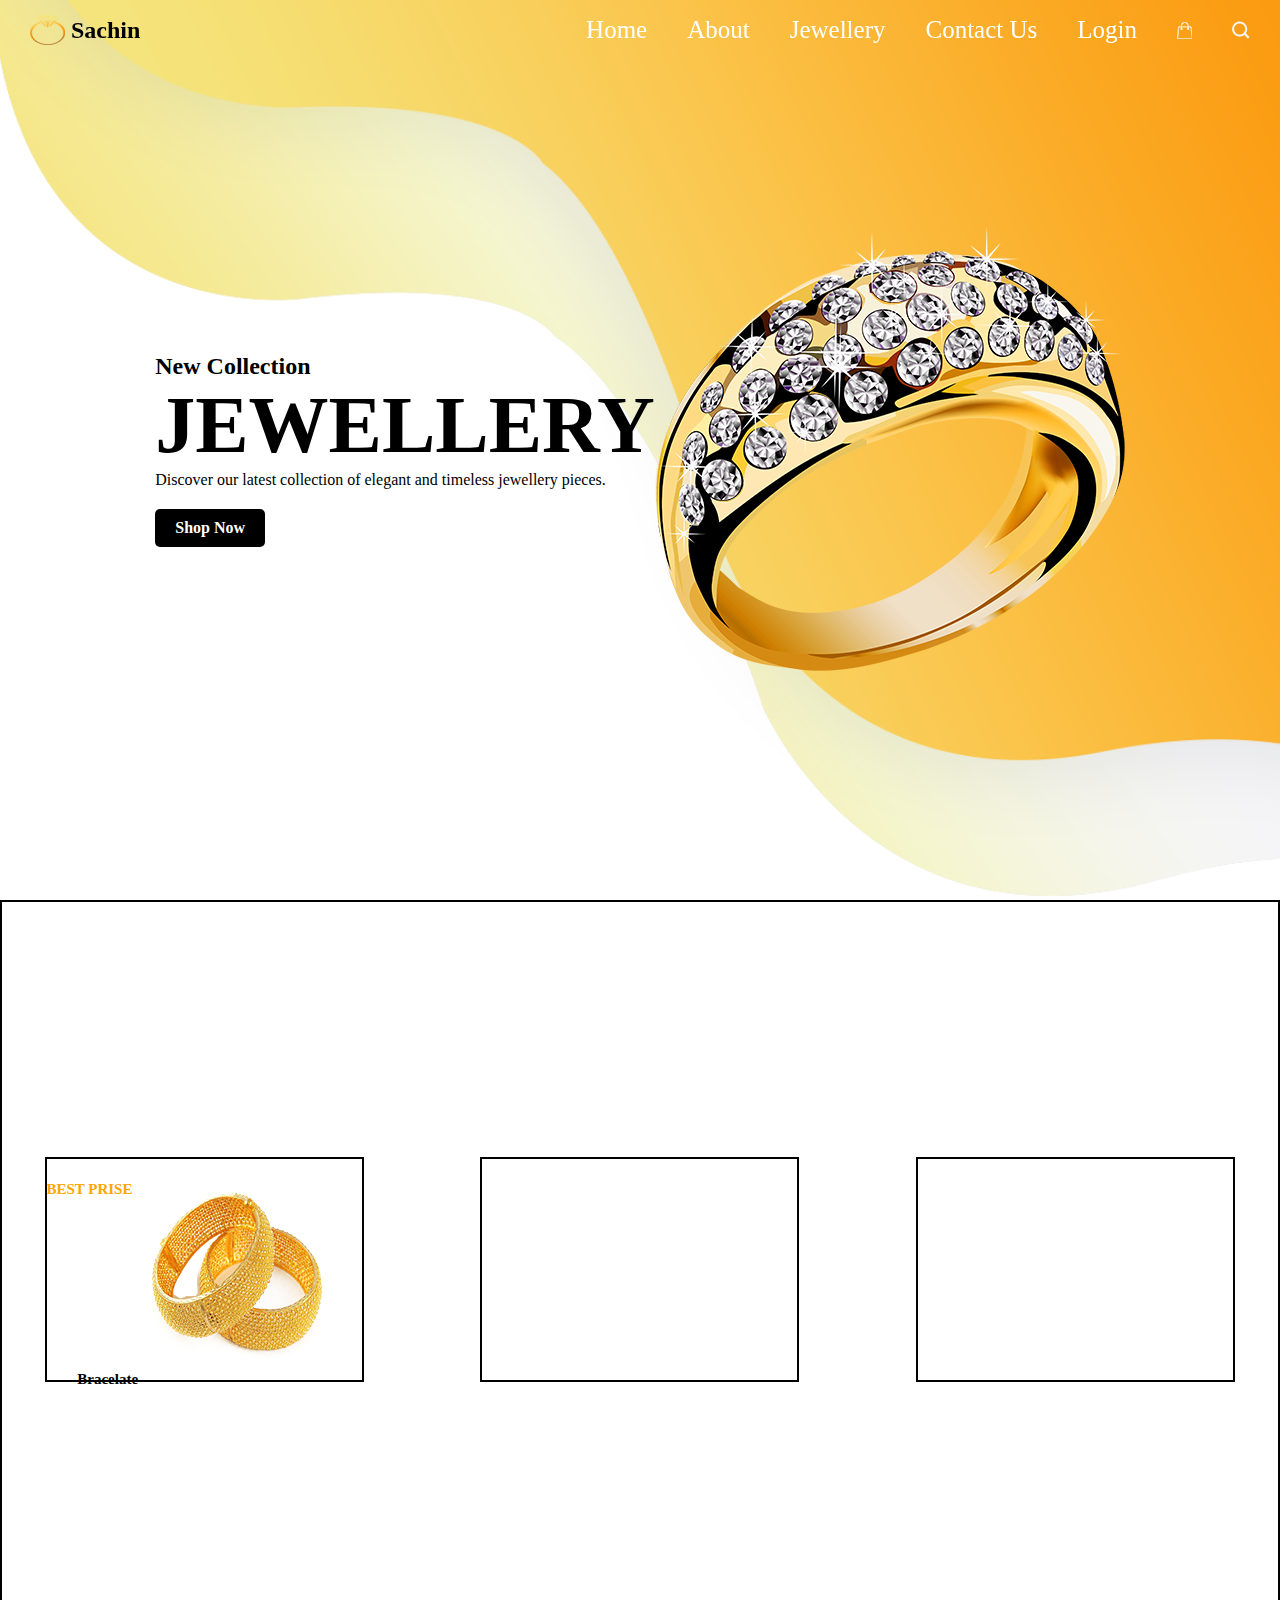
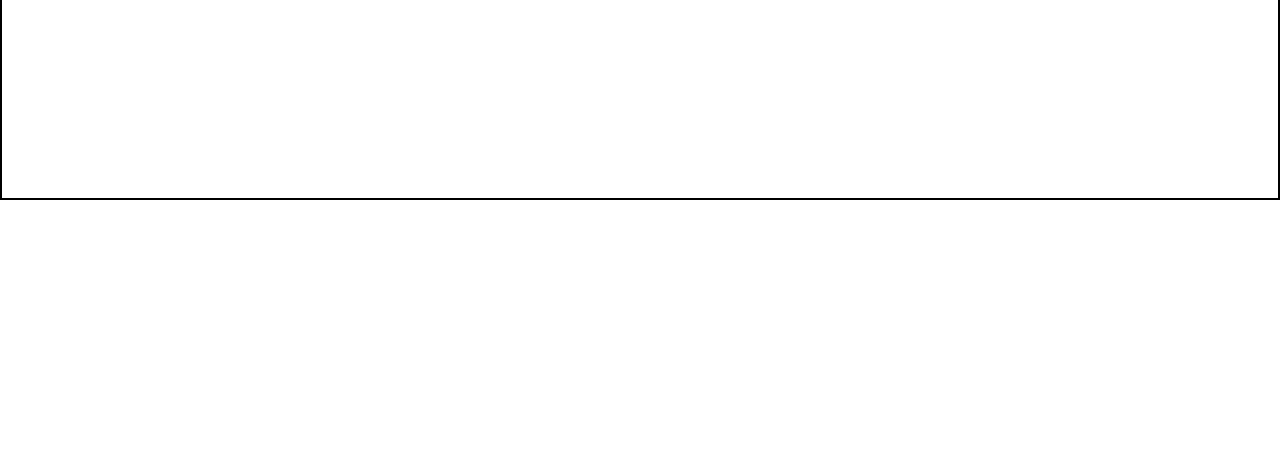
==== index.html @ 4b8ec421 "update" ====
<!DOCTYPE html>
<html lang="en">
<head>
    <meta charset="UTF-8">
    <meta name="viewport" content="width=device-width, initial-scale=1.0">
    <link rel="stylesheet" href="style.css">
    <link rel="stylesheet" href="https://cdnjs.cloudflare.com/ajax/libs/font-awesome/6.7.2/css/all.min.css" integrity="sha512-Evv84Mr4kqVGRNSgIGL/F/aIDqQb7xQ2vcrdIwxfjThSH8CSR7PBEakCr51Ck+w+/U6swU2Im1vVX0SVk9ABhg==" crossorigin="anonymous" referrerpolicy="no-referrer" />
    
    <title>Jewellery Store</title>
</head>
<body>

    <header id="headpart">
       <div class="s1">
            <img src="./images/logo.png" alt="Logo">
            <h2>Sachin</h2>
       </div>
       <nav>
            <ul>
                <li><a href="#">Home</a></li>
                <li><a href="#">About</a></li>
                <li><a href="#">Jewellery</a></li>
                <li><a href="#">Contact Us</a></li>
                <li><a href="#">Login</a></li>
            </ul>
            <img src="images/cart.png" alt="Shopping Cart">
            <img src="images/search-icon.png" alt="Search Icon">
       </nav>
    </header>

    <main>

        <!-- <div class="bgi">
            <img src="./images/hero-bg.png" alt="Hero Background">
        </div> -->

        <section id="sm1">
             <div class="bgi">
            <img src="./images/hero-bg.png" alt="Hero Background">
        </div> 

            <div class="detail_box">
                <h2><span>New Collection</span></h2>
                <h1>Jewellery</h1>
                <p>Discover our latest collection of elegant and timeless jewellery pieces.</p>
                <a href="#" class="shop-button">Shop Now</a>
            </div>

            <div id="logo2">
                <img src="./images/slider-img.png" alt="Slider Image">
            </div>
        </section>

        <section id="sm2">
            <div class="page2">
                <div class="a1">
                    
<h6>Best PRISE</h6>
<h5>Bracelate</h5>
<img src="./images/i-1.png" alt="">

                </div>
            
                <div class="b2"></div>
                <div class="c3"></div>

            </div>

        </section>
        
    </main>

</body>
</html>
---- style.css ----
* {
    margin: 0;
    padding: 0;
    box-sizing: border-box;
}


#headpart {
    position: fixed;
    width: 100%;
    display: flex;
    justify-content: space-between;
    align-items: center;
    padding: 15px 30px;

    z-index: 1000;
}

.s1 {
    display: flex;
    align-items: center;
    gap: 6px;
}

.s1 img {
    width: 35px;
    height: 30px;
}

.s1 h2 {
    font-weight: bold;
}

#headpart nav {
    display: flex;
    align-items: center;
    gap: 40px;
}

#headpart nav ul {
    display: flex;
    list-style: none;
    gap: 40px;
}

#headpart nav ul li a {
    text-decoration: none;
    font-size: 25px;
    font-weight: 500;
    color: white;
}



#sm1 {
    position: relative;
    width: 100%;
    height: 100vh; /* Ensuring it takes full viewport height */
    display: flex;
    justify-content: center;
    align-items: center;
    overflow: hidden; /* Prevents overlap */
}

.bgi {
    position: absolute;
    top: 0;
    left: 0;
    width: 100%;
    height: 100%;
    z-index: -1;
}

.bgi img {
    width: 100%;
    height: 100%;
    object-fit: cover;
}

#sm1 h1 {
    font-size: 5rem;
    box-shadow: 10px;
    font-weight: bold;
    text-transform: uppercase;
    
}

.shop-button {
    display: inline-block;
    margin-top: 20px;
    text-decoration: none;
    color: white;
    background-color: black;
    padding: 10px 20px;
    border-radius: 5px;
    font-weight: bold;
    transition: 0.3s;
}

.shop-button:hover {
    background-color: gray;
}

#sm2 {
    width: 100%;
    height: 100vh;
    border: 2px solid black;
    display: flex;
    justify-content: center;
    


}
.page2{
    width: 100%;
    height: 100vh;
display: flex;
justify-content: space-around;
gap: 30px;
margin-top: 20%;

}
.page2 div{
    width: 25%;
    height: 25%;
    border: 2px solid black;
   display: flex;
   justify-content: center;
   align-items: center;
    
    
}
.a1 h6 {
    position: absolute;
    font-size: 15px;
    margin-right:18% ;
    margin-bottom: 160px;
    text-transform: uppercase;
    
    color: orange;
    
}
.a1 h5{

    font-size: 15px;
    margin-top: 70%;


}
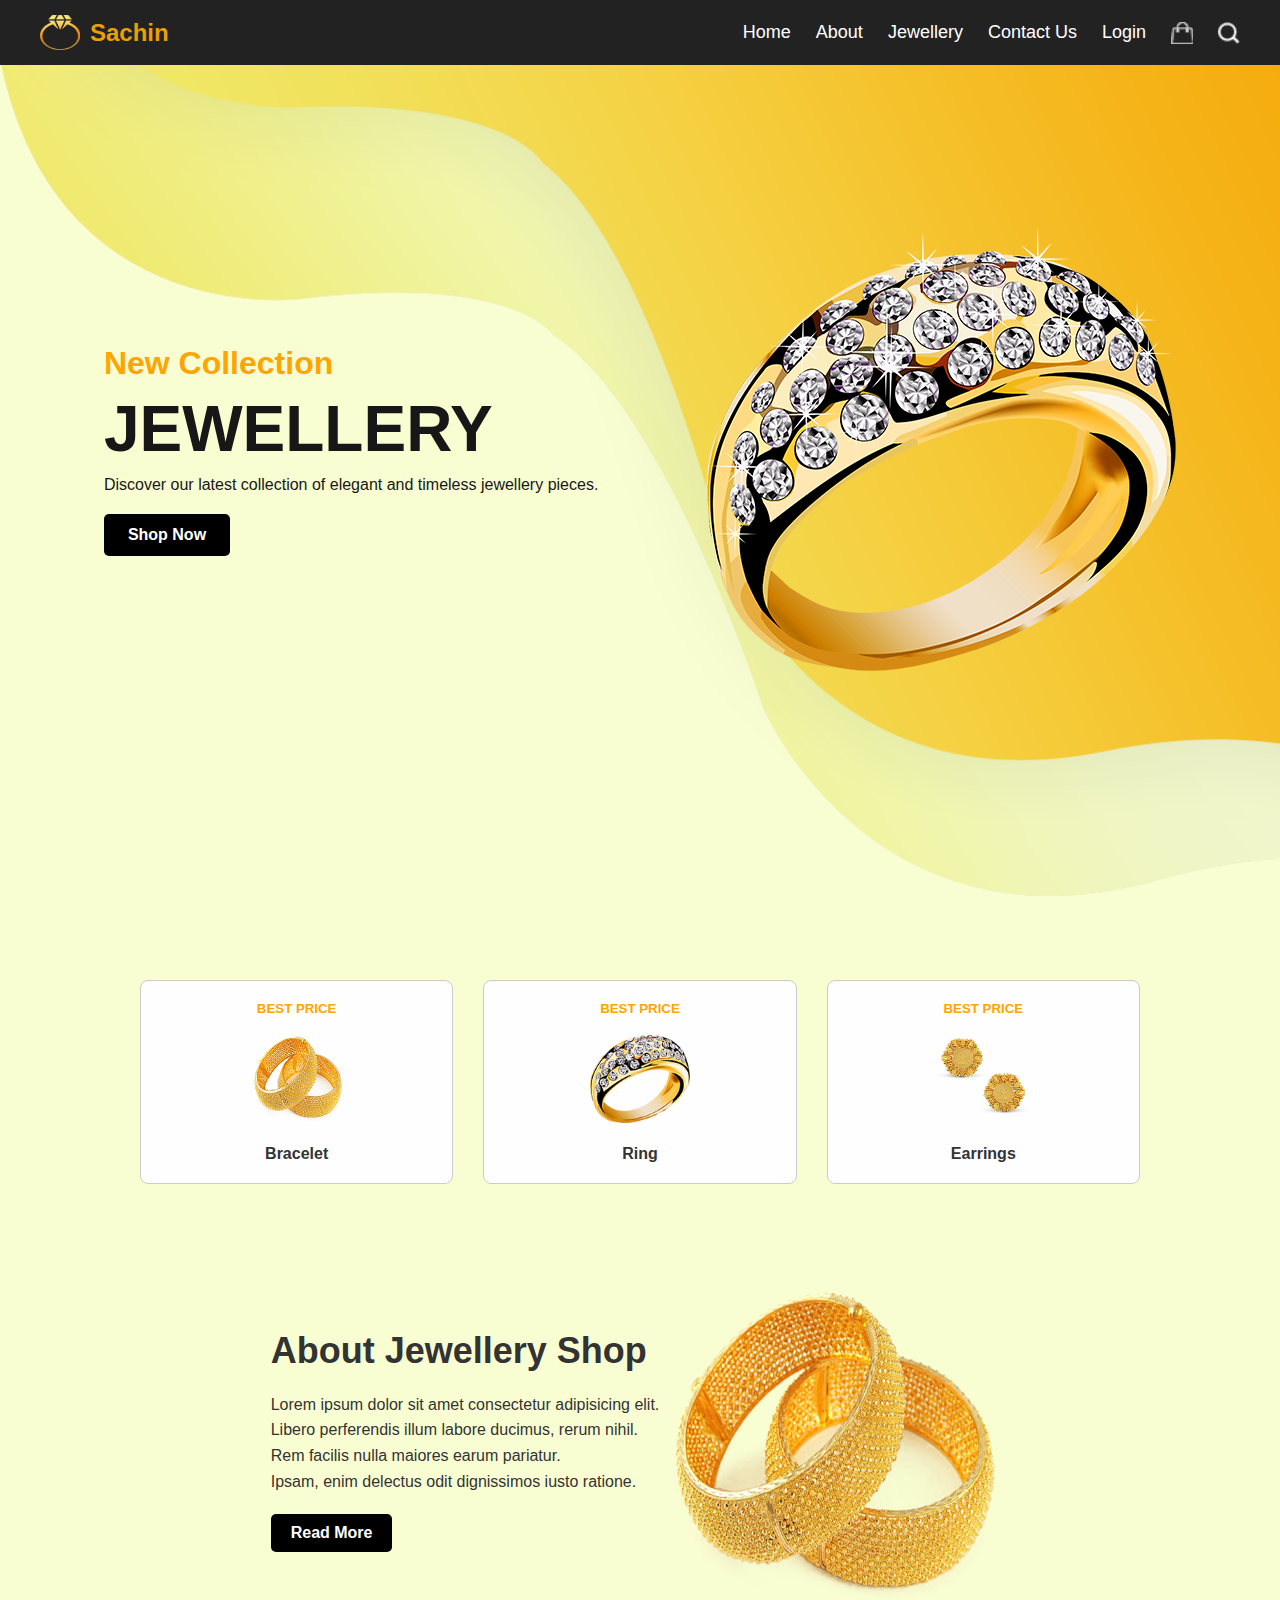
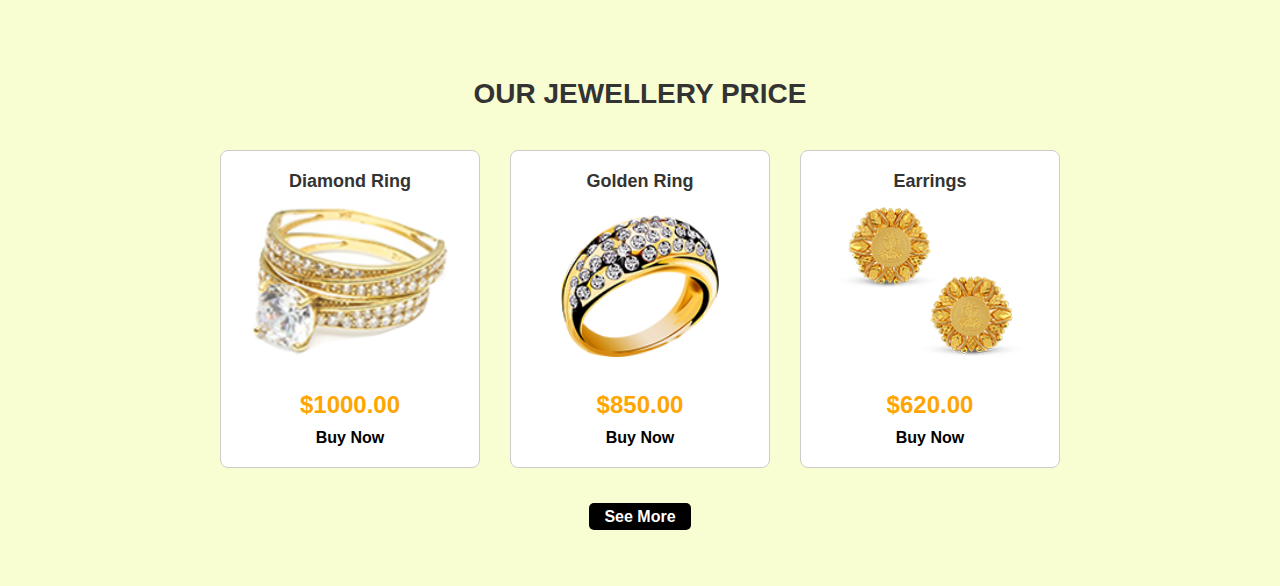
==== commit e0bade2d: "update" ====
--- a/index.html
+++ b/index.html
@@ -1,74 +1,141 @@
 <!DOCTYPE html>
 <html lang="en">
 <head>
-    <meta charset="UTF-8">
-    <meta name="viewport" content="width=device-width, initial-scale=1.0">
-    <link rel="stylesheet" href="style.css">
-    <link rel="stylesheet" href="https://cdnjs.cloudflare.com/ajax/libs/font-awesome/6.7.2/css/all.min.css" integrity="sha512-Evv84Mr4kqVGRNSgIGL/F/aIDqQb7xQ2vcrdIwxfjThSH8CSR7PBEakCr51Ck+w+/U6swU2Im1vVX0SVk9ABhg==" crossorigin="anonymous" referrerpolicy="no-referrer" />
-    
-    <title>Jewellery Store</title>
+  <meta charset="UTF-8" />
+  <meta name="viewport" content="width=device-width, initial-scale=1.0" />
+  <title>Jewellery Store</title>
+
+  <link rel="stylesheet" href="style.css" />
+  <link
+    rel="stylesheet"
+    href="https://cdnjs.cloudflare.com/ajax/libs/font-awesome/6.7.2/css/all.min.css"
+    integrity="sha512-Evv84Mr4kqVGRNSgIGL/F/aIDqQb7xQ2vcrdIwxfjThSH8CSR7PBEakCr51Ck+w+/U6swU2Im1vVX0SVk9ABhg=="
+    crossorigin="anonymous"
+    referrerpolicy="no-referrer"
+  />
 </head>
 <body>
 
-    <header id="headpart">
-       <div class="s1">
-            <img src="./images/logo.png" alt="Logo">
-            <h2>Sachin</h2>
-       </div>
-       <nav>
-            <ul>
-                <li><a href="#">Home</a></li>
-                <li><a href="#">About</a></li>
-                <li><a href="#">Jewellery</a></li>
-                <li><a href="#">Contact Us</a></li>
-                <li><a href="#">Login</a></li>
-            </ul>
-            <img src="images/cart.png" alt="Shopping Cart">
-            <img src="images/search-icon.png" alt="Search Icon">
-       </nav>
-    </header>
+  <!-- Header Section -->
+  <header id="headpart">
+    <div class="s1">
+      <img src="./images/logo.png" alt="Jewellery Store Logo" />
+      <h2>Sachin</h2>
+    </div>
 
-    <main>
+    <nav>
+      <ul>
+        <li><a href="#">Home</a></li>
+        <li><a href="#">About</a></li>
+        <li><a href="#">Jewellery</a></li>
+        <li><a href="#">Contact Us</a></li>
+        <li><a href="#">Login</a></li>
+      </ul>
+      <img src="images/cart.png" alt="Shopping Cart" class="nav-icon" />
+      <img src="images/search-icon.png" alt="Search Icon" class="nav-icon" />
+    </nav>
+  </header>
 
-        <!-- <div class="bgi">
-            <img src="./images/hero-bg.png" alt="Hero Background">
-        </div> -->
+  <!-- Main Content -->
+  <main>
 
-        <section id="sm1">
-             <div class="bgi">
-            <img src="./images/hero-bg.png" alt="Hero Background">
-        </div> 
+    <!-- Hero Section -->
+    <section id="sm1">
+      <div class="bgi">
+        <img src="./images/hero-bg.png" alt="Hero Background" />
+      </div>
 
-            <div class="detail_box">
-                <h2><span>New Collection</span></h2>
-                <h1>Jewellery</h1>
-                <p>Discover our latest collection of elegant and timeless jewellery pieces.</p>
-                <a href="#" class="shop-button">Shop Now</a>
-            </div>
+      <div class="detail_box">
+        <h2><span>New Collection</span></h2>
+        <h1>Jewellery</h1>
+        <p>Discover our latest collection of elegant and timeless jewellery pieces.</p>
+        <a href="#" class="shop-button">Shop Now</a>
+      </div>
 
-            <div id="logo2">
-                <img src="./images/slider-img.png" alt="Slider Image">
-            </div>
-        </section>
+      <div id="logo2">
+        <img src="./images/slider-img.png" alt="Featured Jewellery" />
+      </div>
+    </section>
 
-        <section id="sm2">
-            <div class="page2">
-                <div class="a1">
-                    
-<h6>Best PRISE</h6>
-<h5>Bracelate</h5>
-<img src="./images/i-1.png" alt="">
+    <!-- Products Section -->
+    <section id="page2">
+      <div id="r1">
+        <div class="m">
+          <h5 class="h">BEST PRICE</h5>
+          <img class="ii" src="./images/i-1.png" alt="Bracelet" />
+          <h6 class="h6">Bracelet</h6>
+        </div>
+        <div class="m">
+          <h5 class="h">BEST PRICE</h5>
+          <img class="ii" src="./images/i-2.png" alt="Ring" />
+          <h6 class="h6">Ring</h6>
+        </div>
+        <div class="m">
+          <h5 class="h">BEST PRICE</h5>
+          <img class="ii" src="./images/i-3.png" alt="Earrings" />
+          <h6 class="h6">Earrings</h6>
+        </div>
+      </div>
+    </section>
 
-                </div>
-            
-                <div class="b2"></div>
-                <div class="c3"></div>
+    <!-- About Section -->
+    <section id="page3">
+      <div class="p3">
+        <h2 class="about">About Jewellery Shop</h2>
+        <p>
+          Lorem ipsum dolor sit amet consectetur adipisicing elit.<br>
+          Libero perferendis illum labore ducimus, rerum nihil.<br>
+          Rem facilis nulla maiores earum pariatur.<br>
+          Ipsam, enim delectus odit dignissimos iusto ratione.<br>
+        </p>
+        <a href="#" class="read">Read More</a>
+      </div>
 
-            </div>
+      <div class="i1">
+        <img src="./images/about-img.png" alt="About Us Image" />
+      </div>
+    </section>
 
-        </section>
-        
-    </main>
+    <!-- Products Price Section -->
+    <section id="page4">
+      
+      <div class="jn">
+        <div class="price">
+          <h1>Our Jewellery Price</h1>
+        </div>
+
+        <div class="jp">
+          <div class="d2">
+            <h6 class="a1">Diamond Ring</h6>
+            <img class="r2" src="./images/p-1.png" alt="Diamond Ring" />
+            <h1 class="r3">$1000.00</h1>
+            <a href="#" class="r4">Buy Now</a>
+          </div>
+
+          <div class="d2">
+            <h6 class="a1">Golden Ring</h6>
+            <img class="r2" src="./images/i-2.png" alt="Golden Ring" />
+            <h1 class="r3">$850.00</h1>
+            <a href="#" class="r4">Buy Now</a>
+          </div>
+
+          <div class="d2">
+            <h6 class="a1">Earrings</h6>
+            <img class="r2" src="./images/i-3.png" alt="Earrings" />
+            <h1 class="r3">$620.00</h1>
+            <a href="#" class="r4">Buy Now</a>
+          </div>
+        </div>
+      </div>
+      <div class="see-more-container">
+        <a href="#" class="see">See More</a>
+      </div>
+
+    </section>
+<section id="page5">
+  <div></div>
+</section>
+  </main>
 
 </body>
 </html>
--- a/style.css
+++ b/style.css
@@ -1,92 +1,210 @@
-
 * {
     margin: 0;
     padding: 0;
     box-sizing: border-box;
-}
-
-
-#headpart {
+    font-family: sans-serif;
+  }
+  
+  body {
+    background-color: #fff;
+    color: #333;
+  }
+  
+  /* ===== HEADER ===== */
+  #headpart {
     position: fixed;
     width: 100%;
     display: flex;
     justify-content: space-between;
     align-items: center;
-    padding: 15px 30px;
-
+    padding: 15px 40px;
+    background-color: #222;
+    color: white;
     z-index: 1000;
-}
-
-.s1 {
-    display: flex;
-    align-items: center;
-    gap: 6px;
-}
-
-.s1 img {
-    width: 35px;
-    height: 30px;
-}
-
-.s1 h2 {
-    font-weight: bold;
-}
-
-#headpart nav {
-    display: flex;
-    align-items: center;
-    gap: 40px;
-}
-
-#headpart nav ul {
+  }
+  
+  .s1 {
+    display: flex;
+    align-items: center;
+    gap: 10px;
+  }
+  
+  .s1 img {
+    width: 40px;
+    height: 35px;
+  }
+  
+  .s1 h2 {
+    font-weight: bold;
+    font-size: 24px;
+    color: #f7a902ef;
+  }
+  
+  #headpart nav {
+    display: flex;
+    align-items: center;
+    gap: 25px;
+  }
+  
+  #headpart nav ul {
     display: flex;
     list-style: none;
-    gap: 40px;
-}
-
-#headpart nav ul li a {
-    text-decoration: none;
-    font-size: 25px;
+    gap: 25px;
+  }
+  
+  #headpart nav ul li a {
+    text-decoration: none;
+    font-size: 18px;
     font-weight: 500;
     color: white;
-}
+    transition: 0.3s;
+  }
+  
+  #headpart nav ul li a:hover {
+    color: #f7c202;
+    font-size: 19px;
+  }
+  
+  #headpart nav img {
+    width: 22px;
+    height: 22px;
+    cursor: pointer;
+  }
+  
+  /* ===== HERO SECTION ===== */
+  #sm1 {
+    position: relative;
+    width: 100%;
+    height: 100vh;
+    display: flex;
+    justify-content: space-around;
+    align-items: center;
+    padding: 0 50px;
+    overflow: hidden;
+    background-color: #dff7022d;
 
-
-
-#sm1 {
-    position: relative;
-    width: 100%;
-    height: 100vh; /* Ensuring it takes full viewport height */
-    display: flex;
-    justify-content: center;
-    align-items: center;
-    overflow: hidden; /* Prevents overlap */
-}
-
-.bgi {
+  }
+  
+  .bgi {
     position: absolute;
     top: 0;
     left: 0;
     width: 100%;
     height: 100%;
     z-index: -1;
-}
-
-.bgi img {
+  }
+  
+  .bgi img {
     width: 100%;
     height: 100%;
     object-fit: cover;
-}
+  }
+  
+  .detail_box {
+    max-width: 500px;
+    color: #181717;
+  }
+  
+  .detail_box h2 span {
+    font-size: 2rem;
+    color: orange;
+  }
+  
+  .detail_box h1 {
+    font-size: 4rem;
+    text-transform: uppercase;
+    margin: 10px 0;
+  }
+  
+  .detail_box p {
+    font-size: 16px;
+    margin-bottom: 20px;
+  }
+  
+  .shop-button {
+    display: inline-block;
+    text-decoration: none;
+    color: white;
+    background-color: black;
+    padding: 12px 24px;
+    border-radius: 5px;
+    font-weight: bold;
+    transition: 0.3s;
+  }
+  
+  .shop-button:hover {
+    background-color: orange;
+  }
+  
+  
+  #page2 {
+    padding: 80px 0;
+    background-color: #fff;
+    text-align: center;
+    background-color: #dff7022d;
 
-#sm1 h1 {
-    font-size: 5rem;
-    box-shadow: 10px;
-    font-weight: bold;
-    text-transform: uppercase;
-    
-}
+  }
+  
+  #r1 {
+    display: grid;
+    grid-template-columns: repeat(auto-fit, minmax(220px, 1fr));
+    gap: 30px;
+    justify-content: center;
+    margin: 0 auto;
+    max-width: 1000px;
+  }
+  
+  .m {
+    border: 1px solid #ccc;
+    padding: 20px;
+    border-radius: 8px;
+    background-color: #fefefe;
+  }
+  
+  .h {
+    color: orange;
+    font-weight: bold;
+    margin-bottom: 10px;
+  }
+  
+  .ii {
+    width: 100px;
+    height: 100px;
+    object-fit: contain;
+  }
+  
+  .h6 {
+    margin-top: 15px;
+    font-size: 16px;
+  }
+  
+  /* ===== ABOUT SECTION ===== */
+  #page3 {
+    display: flex;
+    flex-wrap: wrap;
+    align-items: center;
+    justify-content: center;
+    background-color: #dff7022d;
 
-.shop-button {
+  }
+  
+  .p3 {
+    max-width: 500px;
+  }
+  
+  .p3 h2 {
+    font-weight: bold;
+    font-size: 36px;
+    color: #333;
+  }
+  
+  .p3 p {
+    font-weight: 500;
+    line-height: 1.6;
+    margin-top: 20px;
+  }
+  
+  .read {
     display: inline-block;
     margin-top: 20px;
     text-decoration: none;
@@ -96,57 +214,101 @@
     border-radius: 5px;
     font-weight: bold;
     transition: 0.3s;
-}
-
-.shop-button:hover {
-    background-color: gray;
-}
-
-#sm2 {
-    width: 100%;
-    height: 100vh;
-    border: 2px solid black;
-    display: flex;
+  }
+  
+  .read:hover {
+    background-color: orange;
+  }
+  
+  .i1 img {
+    width: 350px;
+    border-radius: 10px;
+  }
+  
+  
+  #page4 {
+    width: 100%;
+    padding: 60px 30px;
+    background-color: #dff7022d;
+    text-align: center;
+  }
+  
+  .price h1 {
+    text-transform: uppercase;
+    font-size: 28px;
+    margin-bottom: 40px;
+  }
+  
+  .jp {
+    display: flex;
+    flex-wrap: wrap;
     justify-content: center;
+    gap: 30px;
+  }
+  
+  .d2 {
+    background-color: #fff;
+    width: 260px;
+    padding: 20px;
+    border-radius: 8px;
+    border: 1px solid #ccc;
+    transition: transform 0.3s;
+  }
+  
+  .d2:hover {
+    transform: translateY(-5px);
+  }
+  
+  .a1 {
+    font-size: 18px;
+    font-weight: bold;
+    margin-bottom: 15px;
+  }
+  
+  .r2 {
+    width: 100%;
+    height: 150px;
+    object-fit: contain;
+    margin-bottom: 20px;
+  }
+  
+  .r3 {
+    font-size: 24px;
+    color: orange;
+    margin: 10px 0;
+  }
+  
+  .r4 {
+    text-decoration: none;
+    font-weight: bold;
+    color: #000;
+    transition: 0.3s;
+  }
+  
+  .r4:hover {
+    color: orange;
+    font-size: 18px;
+  }
+  .see-more-container {
+    margin-top: 40px; /* jitna niche le jaana ho, utna value badhao */
+    text-align: center;
+  }
+  
+  .see {
     
-
-
-}
-.page2{
-    width: 100%;
-    height: 100vh;
-display: flex;
-justify-content: space-around;
-gap: 30px;
-margin-top: 20%;
-
-}
-.page2 div{
-    width: 25%;
-    height: 25%;
-    border: 2px solid black;
-   display: flex;
-   justify-content: center;
-   align-items: center;
+    text-decoration: none;
     
-    
-}
-.a1 h6 {
-    position: absolute;
-    font-size: 15px;
-    margin-right:18% ;
-    margin-bottom: 160px;
-    text-transform: uppercase;
-    
-    color: orange;
-    
-}
-.a1 h5{
-
-    font-size: 15px;
-    margin-top: 70%;
-
-
-}
-
-
+    font-weight: bold;
+    color: #fff;
+    background-color:  #000;
+    padding: 5px 15px;
+    border-radius: 5px;
+  }
+  
+  .see:hover{
+    color: #f7c202;
+  }
+  
+  
+  
+  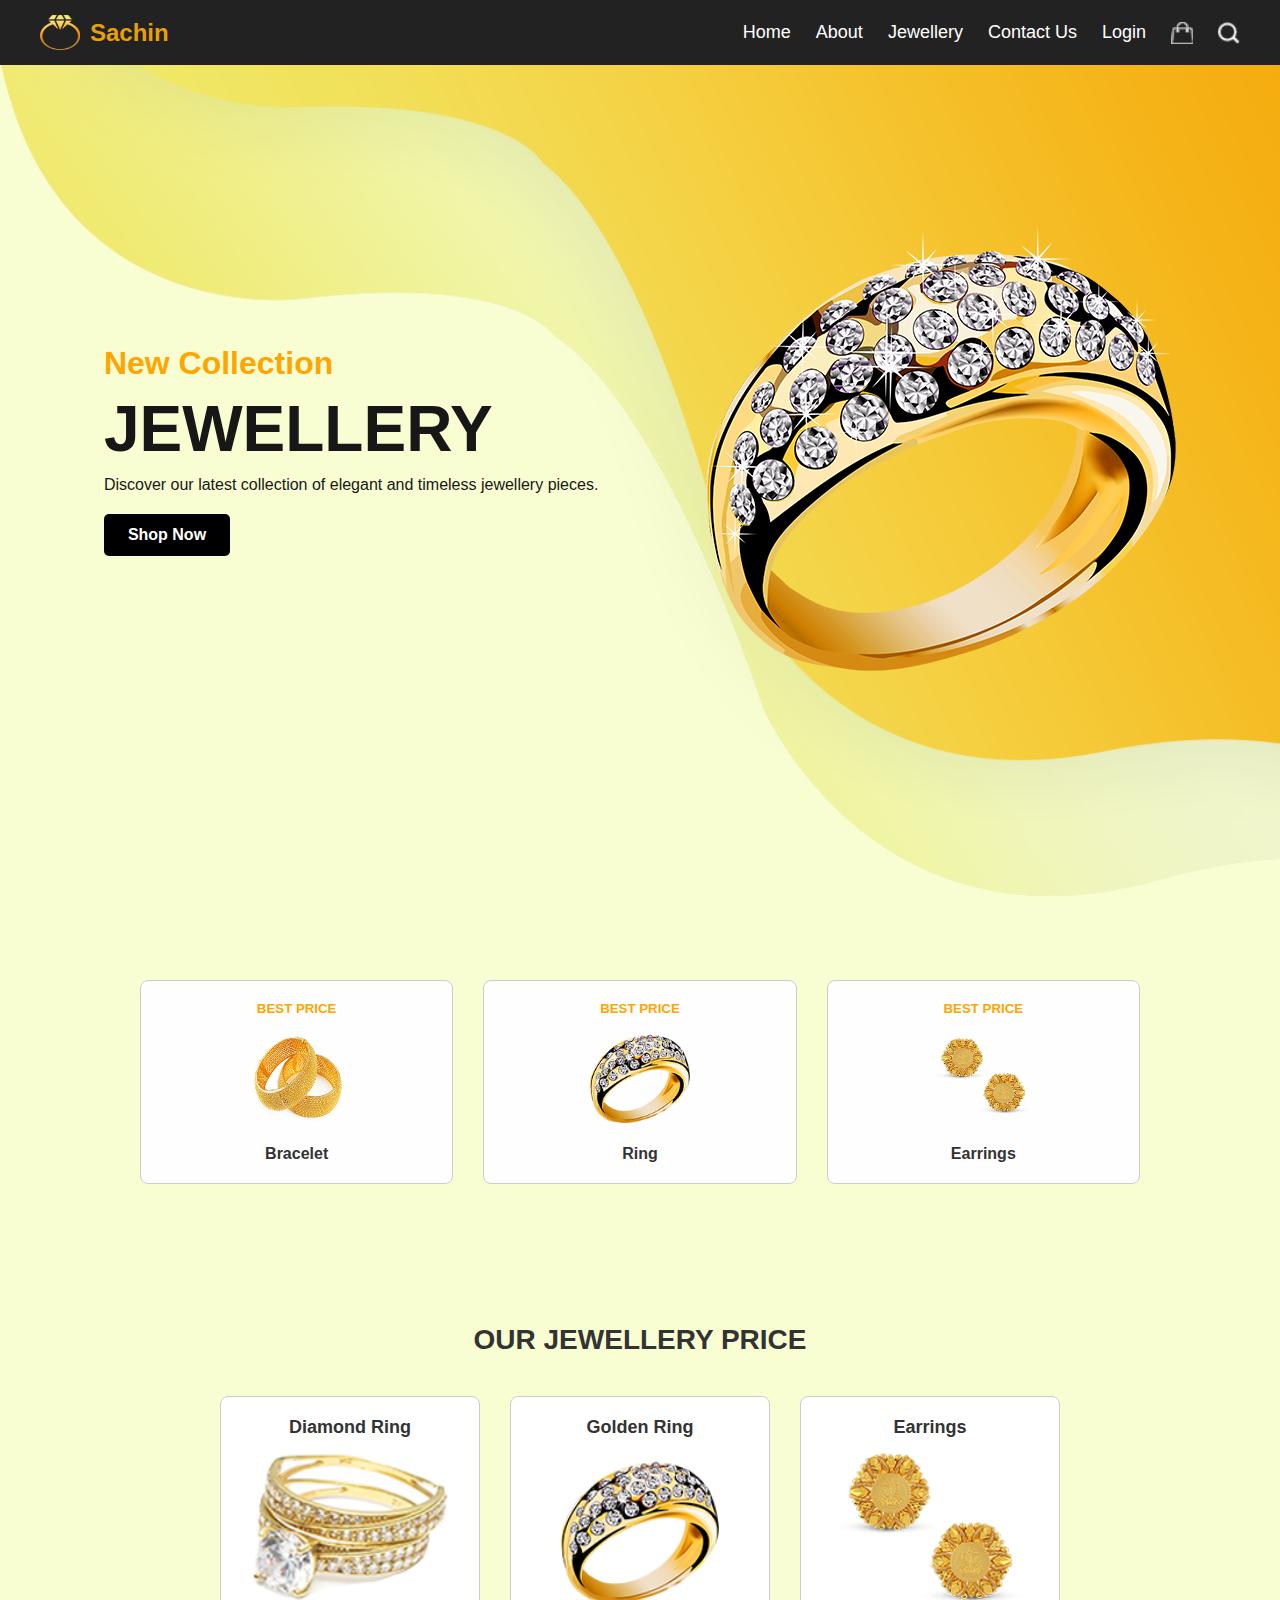
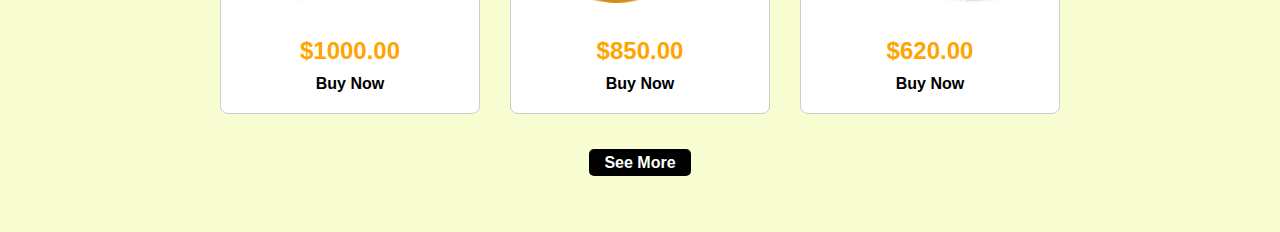
==== commit 682f01a4: "update" ====
--- a/index.html
+++ b/index.html
@@ -6,6 +6,7 @@
   <title>Jewellery Store</title>
 
   <link rel="stylesheet" href="style.css" />
+  
   <link
     rel="stylesheet"
     href="https://cdnjs.cloudflare.com/ajax/libs/font-awesome/6.7.2/css/all.min.css"
@@ -25,10 +26,10 @@
 
     <nav>
       <ul>
-        <li><a href="#">Home</a></li>
-        <li><a href="#">About</a></li>
-        <li><a href="#">Jewellery</a></li>
-        <li><a href="#">Contact Us</a></li>
+        <li><a href="home.html">Home</a></li>
+        <li><a href="about.html">About</a></li>
+        <li><a href="jewellery.html">Jewellery</a></li>
+        <li><a href="Contact.html">Contact Us</a></li>
         <li><a href="#">Login</a></li>
       </ul>
       <img src="images/cart.png" alt="Shopping Cart" class="nav-icon" />
@@ -79,7 +80,7 @@
     </section>
 
     <!-- About Section -->
-    <section id="page3">
+    <!-- <section id="page3">
       <div class="p3">
         <h2 class="about">About Jewellery Shop</h2>
         <p>
@@ -94,7 +95,7 @@
       <div class="i1">
         <img src="./images/about-img.png" alt="About Us Image" />
       </div>
-    </section>
+    </section> -->
 
     <!-- Products Price Section -->
     <section id="page4">
